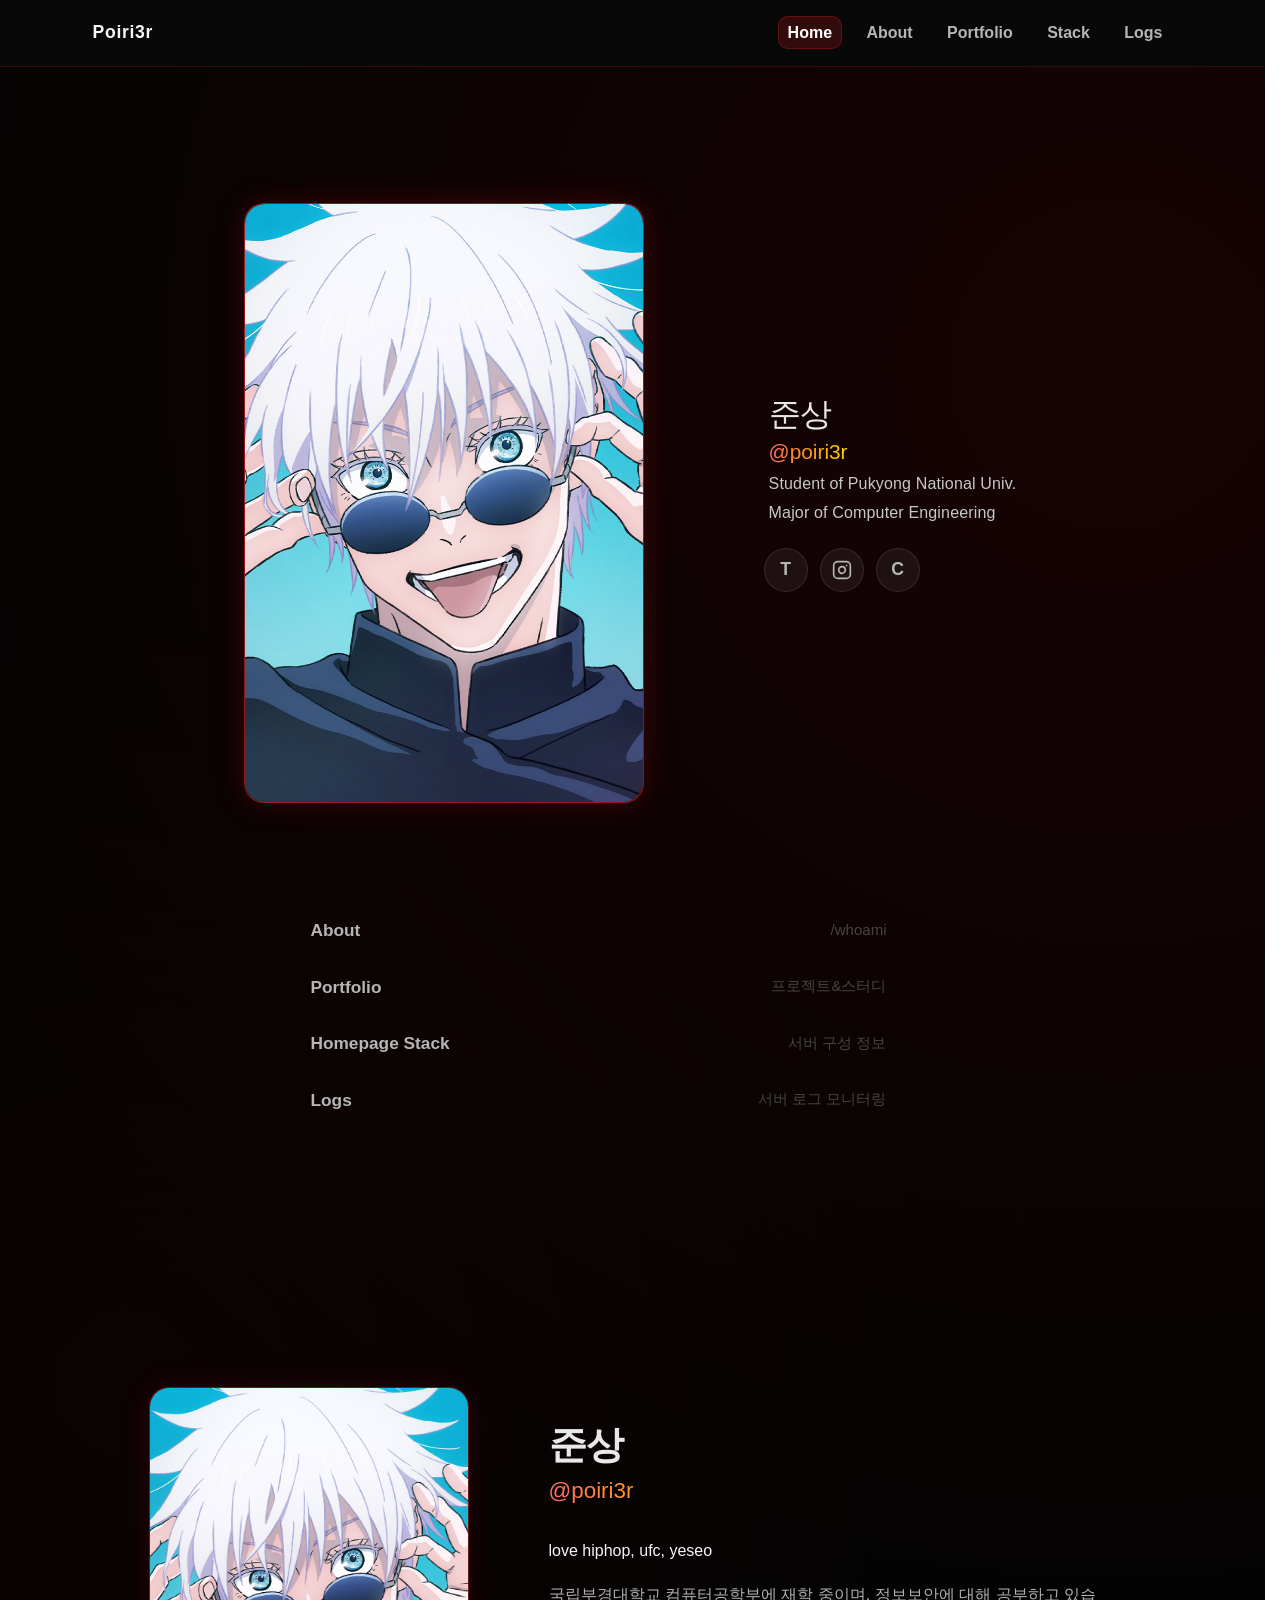
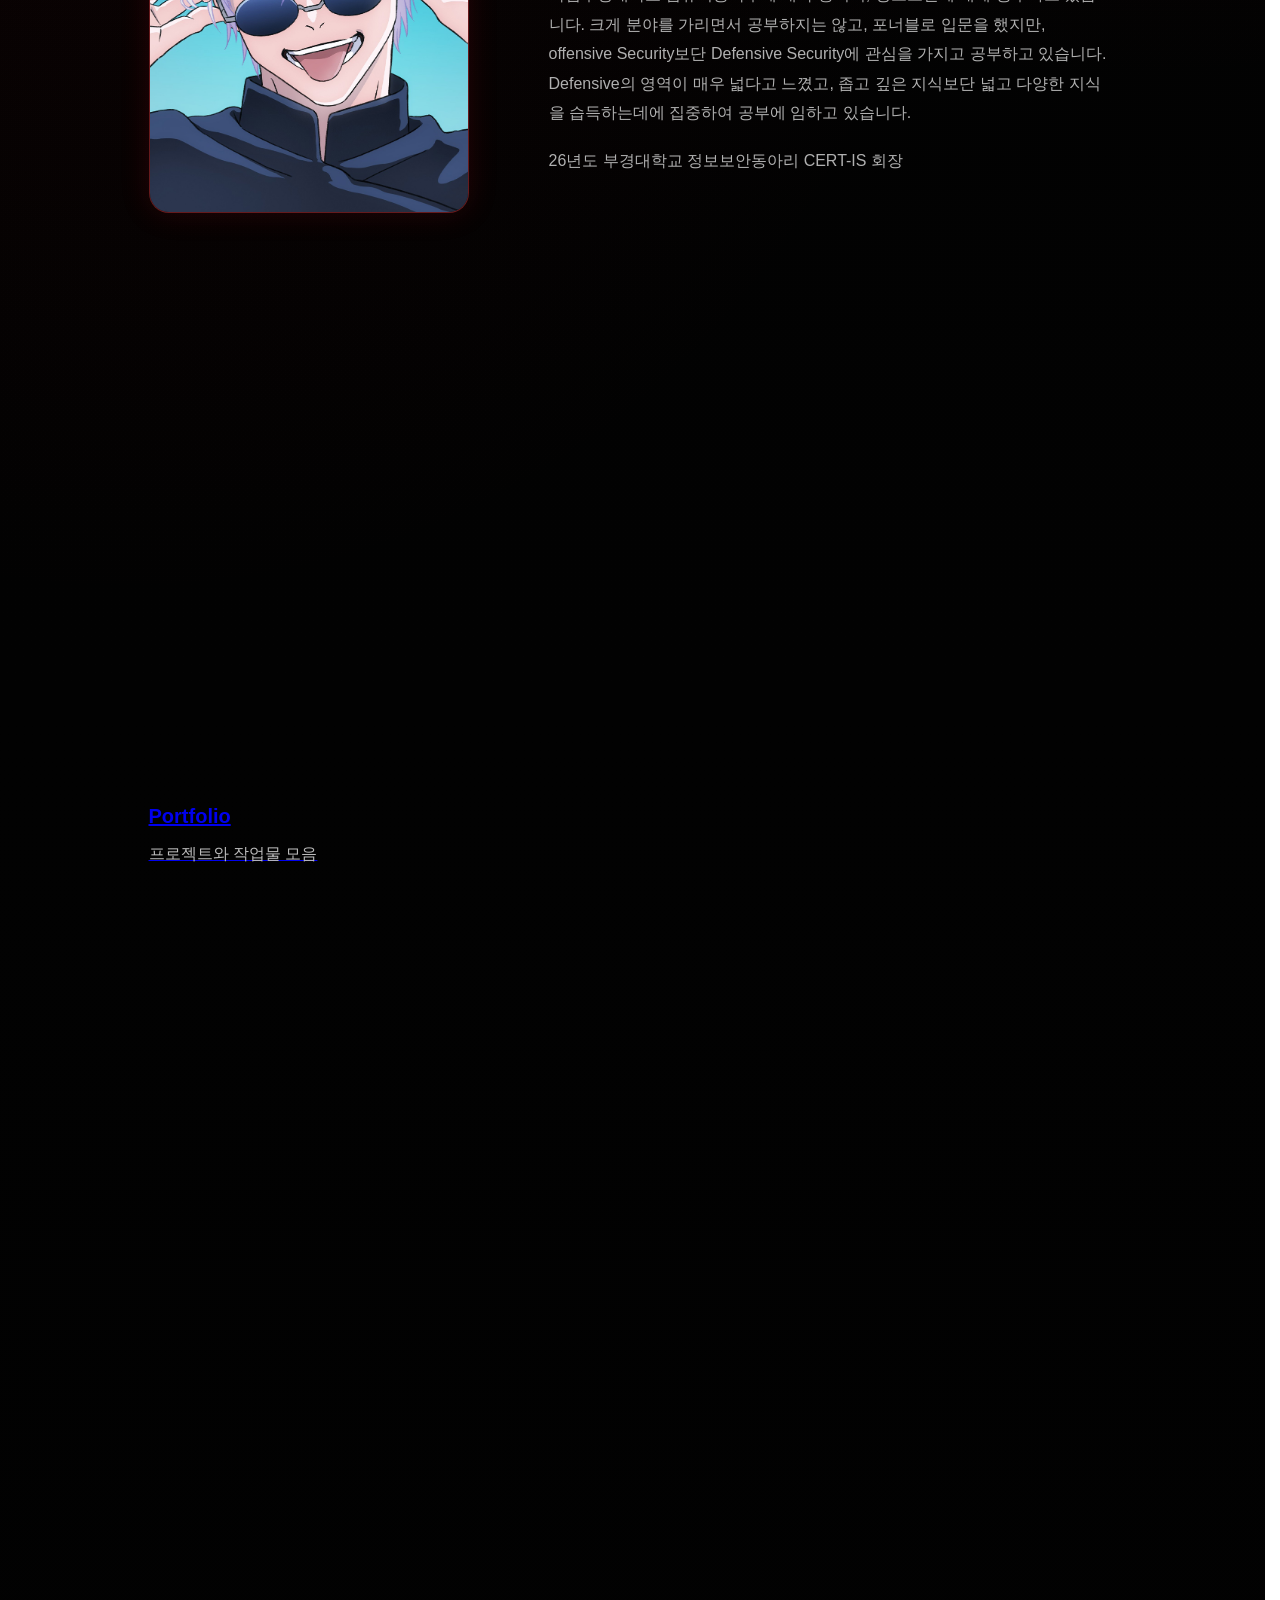
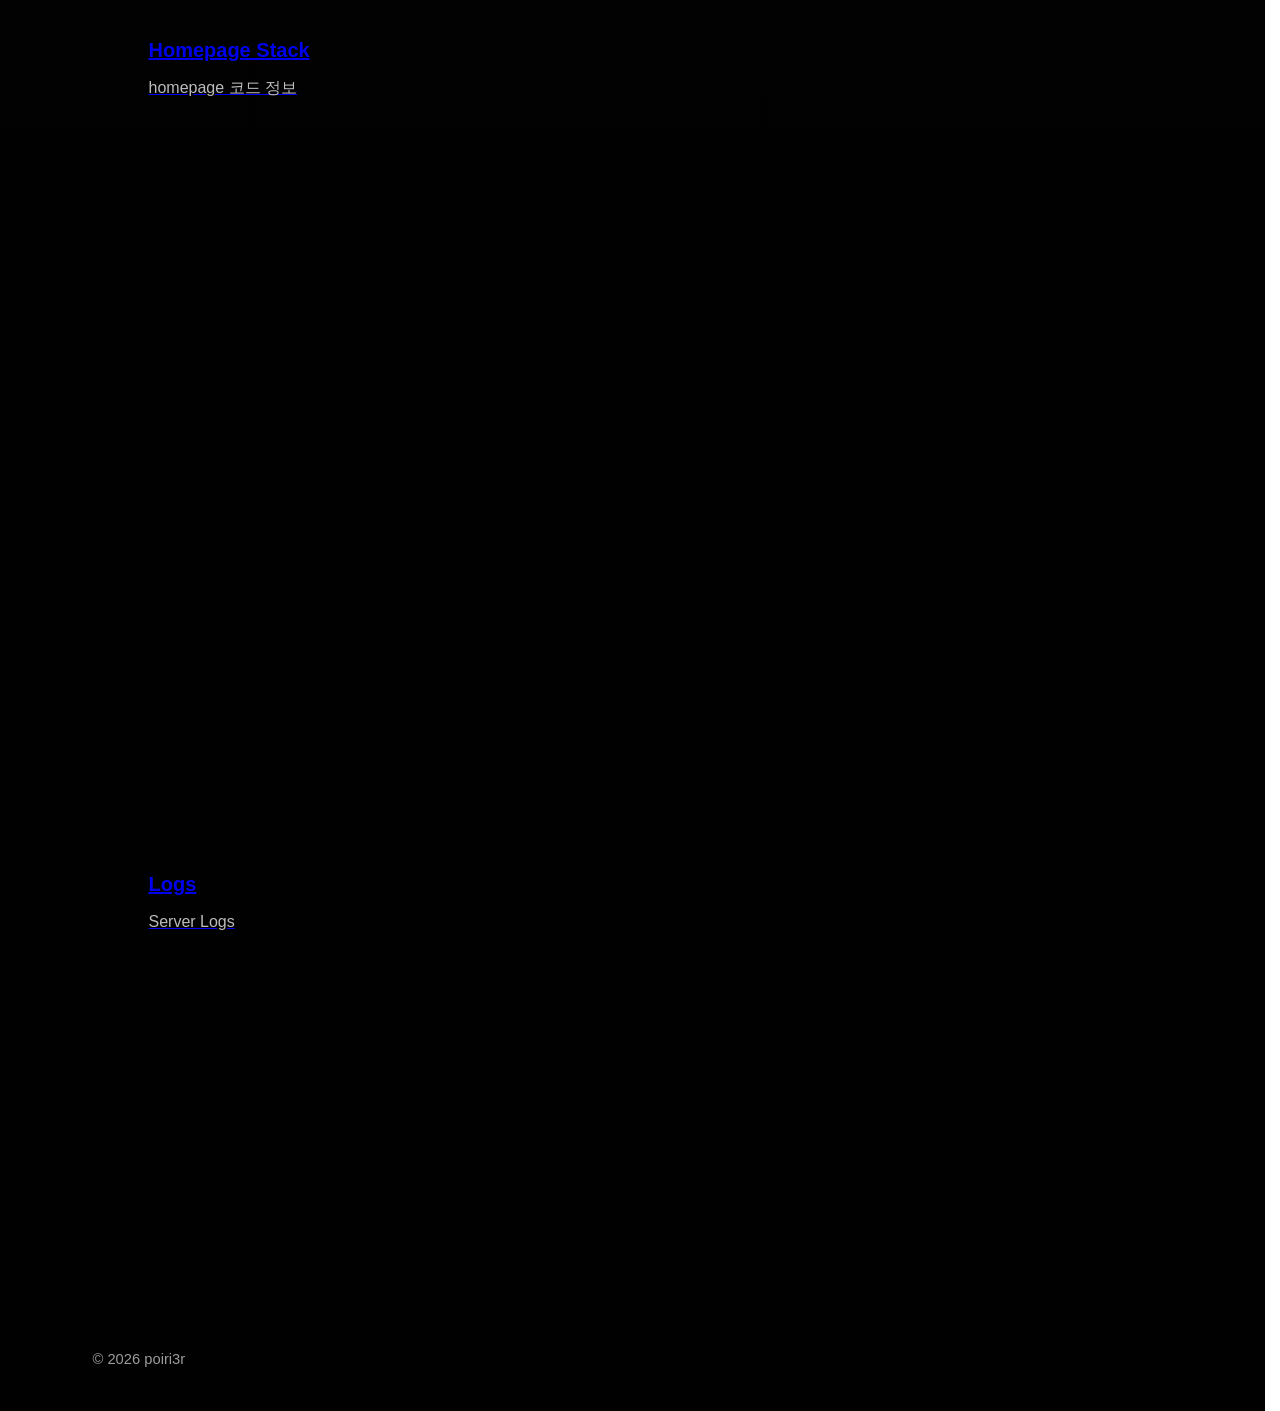
==== frontend/templates/index.html @ 0907b9b2 "first commit" ====
﻿<!doctype html>
<html lang="ko">
<head>
  <meta charset="UTF-8">
  <meta name="viewport" content="width=device-width, initial-scale=1.0">
  <title>Homepage | Home</title>
  <link rel="stylesheet" href="../css/style.css">
</head>
<body>
  <header class="site-header">
    <div class="container header-inner">
      <a class="brand" href="./index.html">Poiri3r</a>
      <button class="nav-toggle" type="button">Menu</button>
      <nav class="nav">
        <ul class="nav-list">
          <li><a class="active" href="#hero">Home</a></li>
          <li><a href="#about">About</a></li>
          <li><a href="#portfolio">Portfolio</a></li>
          <li><a href="#stack">Stack</a></li>
          <li><a href="#logs">Logs</a></li>
        </ul>
      </nav>
    </div>
  </header>

  <main class="landing-main">
    <section id="hero" class="snap-section wireframe-wrap container">
      <div class="wireframe-board">
        <div class="wireframe-top">
          <div class="profile-col">
            <a class="profile-box js-holo-card" href="#" aria-label="프로필 카드 확대">
              <img src="../assets/고죠1.jpg" alt="profile" class="profile-card-img">
            </a>
          </div>

          <div class="intro-box">
            <p class="intro-hello"> </p>
            <h1 class="intro-name">준상</h1>
            <p class="intro-handle">@poiri3r</p>
            <p class="intro-role">Student of Pukyong National Univ.</p>
            <p class="intro-role">Major of Computer Engineering</p>
            <div class="intro-links">
              <a class="intro-link" href="https://poiri3r.tistory.com" target="_blank" aria-label="Tistory">
                <span style="font-weight:800; font-size:1.1rem;">T</span>
              </a>
              <a class="intro-link" href="https://instagram.com/kjs_0517" target="_blank" aria-label="Instagram">
                <svg xmlns="http://www.w3.org/2000/svg" width="20" height="20" viewBox="0 0 24 24" fill="none" stroke="currentColor" stroke-width="2" stroke-linecap="round" stroke-linejoin="round"><rect x="2" y="2" width="20" height="20" rx="5" ry="5"/><path d="M16 11.37A4 4 0 1 1 12.63 8 4 4 0 0 1 16 11.37z"/><line x1="17.5" y1="6.5" x2="17.51" y2="6.5"/></svg>
              </a>
              <a class="intro-link" href="https://cert-is.com" target="_blank" aria-label="CERT-IS">
                <span style="font-weight:800; font-size:1.1rem;">C</span>
              </a>
            </div>
          </div>
        </div>

      </div>
      <nav class="profile-toc">
        <a class="toc-item" href="#about">About <span>/whoami</span></a>
        <a class="toc-item" href="#portfolio">Portfolio <span>프로젝트&스터디</span></a>
        <a class="toc-item" href="#stack">Homepage Stack <span>서버 구성 정보</span></a>
        <a class="toc-item" href="#logs">Logs <span>서버 로그 모니터링</span></a>
      </nav>
    </section>

    <section id="about" class="snap-section overview-single container">
      <div class="about-hero">
        <div class="about-photo-wrap">
          <img src="../assets/고죠1.jpg" alt="profile photo" class="about-photo">
        </div>
        <div class="about-content">
          <p class="about-tag"> </p>
          <h1 class="about-name">준상</h1>
          <p class="about-handle">@poiri3r</p>
          <p class="about-love">love hiphop, ufc, yeseo</p>
          <p class="about-bio">국립부경대학교 컴퓨터공학부에 재학 중이며, 정보보안에 대해 공부하고 있습니다. 크게 분야를 가리면서 공부하지는 않고, 포너블로 입문을 했지만, offensive Security보단 Defensive Security에 관심을 가지고 공부하고 있습니다. Defensive의 영역이 매우 넓다고 느꼈고, 좁고 깊은 지식보단 넓고 다양한 지식을 습득하는데에 집중하여 공부에 임하고 있습니다.</p>
          <p class="about-bio">26년도 부경대학교 정보보안동아리 CERT-IS 회장</p>
        
        </div>
      </div>
    </section>

    <section id="portfolio" class="snap-section overview-single container">
      <a class="overview-card" href="./portfolio.html">
        <h3>Portfolio</h3>
        <p>프로젝트와 작업물 모음</p>
      </a>
    </section>

    <section id="stack" class="snap-section overview-single container">
      <a class="overview-card" href="./stack.html">
        <h3>Homepage Stack</h3>
        <p>homepage 코드 정보</p>
      </a>
    </section>

    <section id="logs" class="snap-section overview-single container">
      <a class="overview-card" href="./logs.html">
        <h3>Logs</h3>
        <p>Server Logs</p>
      </a>
    </section>
  </main>

  <footer class="footer">
    <div class="container">© 2026 poiri3r</div>
  </footer>

  <script src="../js/app.js"></script>
</body>
</html>
---- frontend/css/style.css ----
﻿:root {
  --bg: #070707;
  --bg-soft: #0f0f0f;
  --surface: #141414;
  --surface-2: #1a1a1a;
  --text: #f6f6f6;
  --muted: #b6b6b6;
  --line: #2d2d2d;
  --brand: #d71920;
  --brand-strong: #a80f15;
  --glow: rgba(215, 25, 32, 0.28);
  --radius: 14px;
}

* {
  box-sizing: border-box;
}

html {
  scroll-behavior: smooth;
  scrollbar-gutter: stable;
}

body {
  margin: 0;
  font-family: "Pretendard", "Noto Sans KR", sans-serif;
  color: var(--text);
  background:
    radial-gradient(circle at 88% 8%, rgba(120, 5, 8, 0.18) 0%, transparent 30%),
    radial-gradient(circle at 10% 30%, rgba(120, 5, 8, 0.08) 0%, transparent 24%),
    linear-gradient(180deg, #030303 0%, #010101 100%);
  line-height: 1.65;
}

.container {
  width: min(1080px, 92%);
  margin: 0 auto;
}

.site-header {
  position: sticky;
  top: 0;
  z-index: 20;
  background: rgba(9, 9, 9, 0.9);
  backdrop-filter: blur(10px);
  border-bottom: 1px solid rgba(215, 25, 32, 0.22);
}

.header-inner {
  display: flex;
  justify-content: space-between;
  align-items: center;
  min-height: 66px;
}

.brand {
  font-weight: 800;
  font-size: 1.1rem;
  letter-spacing: 0.04em;
  text-decoration: none;
  color: var(--text);
}

.brand:hover {
  color: #ffffff;
  text-shadow: 0 0 14px var(--glow);
}

.nav-toggle {
  display: none;
  border: 1px solid var(--line);
  background: var(--surface);
  color: var(--text);
  border-radius: 10px;
  padding: 6px 10px;
  cursor: pointer;
}

.nav-list {
  display: flex;
  list-style: none;
  gap: 0.9rem;
  padding: 0;
  margin: 0;
}

.nav-list a {
  text-decoration: none;
  color: var(--muted);
  font-weight: 600;
  padding: 8px 10px;
  border-radius: 10px;
  transition: 0.2s ease;
}

.nav-list a:hover,
.nav-list a.active {
  color: #ffffff;
  background: rgba(215, 25, 32, 0.2);
  box-shadow: inset 0 0 0 1px rgba(215, 25, 32, 0.32);
}

.hero {
  padding: 92px 0 54px;
}

.hero h1 {
  font-size: clamp(2rem, 4vw, 3rem);
  margin-bottom: 10px;
  letter-spacing: 0.01em;
}

.hero p {
  color: var(--muted);
  max-width: 700px;
}

.actions {
  margin-top: 22px;
  display: flex;
  gap: 10px;
}

.button {
  display: inline-block;
  text-decoration: none;
  font-weight: 700;
  padding: 11px 16px;
  border-radius: 12px;
  border: 1px solid transparent;
  transition: 0.2s ease;
}

.button.primary {
  background: linear-gradient(135deg, #e11d26 0%, #ad1016 100%);
  color: #ffffff;
  box-shadow: 0 8px 26px rgba(173, 16, 22, 0.35);
}

.button.primary:hover {
  transform: translateY(-1px);
  box-shadow: 0 12px 30px rgba(173, 16, 22, 0.45);
}

.button.secondary {
  border-color: #3a3a3a;
  color: var(--text);
  background: var(--surface);
}

.button.secondary:hover {
  border-color: rgba(215, 25, 32, 0.45);
  box-shadow: inset 0 0 0 1px rgba(215, 25, 32, 0.3);
}

.section {
  padding: 26px 0 52px;
}

.page-header {
  padding: 52px 0 22px;
}

.grid {
  display: grid;
  gap: 16px;
}

.grid.cols-2 {
  grid-template-columns: repeat(2, minmax(0, 1fr));
}

.grid.cols-3 {
  grid-template-columns: repeat(3, minmax(0, 1fr));
}

.card {
  background:
    linear-gradient(180deg, rgba(255, 255, 255, 0.02), transparent 60%),
    var(--surface);
  border: 1px solid var(--line);
  border-radius: var(--radius);
  padding: 18px;
}

.card:hover {
  border-color: rgba(215, 25, 32, 0.38);
  box-shadow: 0 0 0 1px rgba(215, 25, 32, 0.14), 0 14px 34px rgba(0, 0, 0, 0.45);
}

.card h3 {
  margin-top: 0;
  margin-bottom: 8px;
}

.muted {
  color: var(--muted);
}

.kv {
  margin: 0;
}

.kv dt {
  font-weight: 700;
  color: #ffffff;
}

.kv dd {
  margin: 4px 0 14px;
  color: var(--muted);
}

.table {
  width: 100%;
  border-collapse: collapse;
  background: var(--surface);
  border: 1px solid var(--line);
  border-radius: var(--radius);
  overflow: hidden;
}

.table th,
.table td {
  border-bottom: 1px solid #2a2a2a;
  padding: 10px;
  text-align: left;
  font-size: 0.95rem;
}

.table th {
  background: var(--surface-2);
  color: #ffffff;
}

.table tr:hover td {
  background: rgba(215, 25, 32, 0.08);
}

.badge {
  display: inline-block;
  font-size: 0.8rem;
  font-weight: 700;
  padding: 2px 8px;
  border-radius: 999px;
  background: rgba(215, 25, 32, 0.22);
  color: #ffd4d6;
  border: 1px solid rgba(215, 25, 32, 0.45);
}

.footer {
  padding: 28px 0 40px;
  color: #9c9c9c;
  font-size: 0.92rem;
}

.landing-main {
  min-height: calc(100vh - 66px);
}

.snap-section {
  min-height: calc(100vh - 66px);
  scroll-margin-top: 66px;
}

.wireframe-wrap {
  padding: 36px 0 56px;
}

.wireframe-board {
  min-height: calc(100vh - 150px);
  padding: 100px 56px;
  background: transparent;
  border: none;
  border-radius: 0;
  box-shadow: none;
  overflow: visible;
  display: flex;
  justify-content: center;
  align-items: flex-start;
}

.wireframe-top {
  display: flex;
  align-items: flex-start;
  gap: 120px;
  overflow: visible;
}

.profile-col {
  display: flex;
  flex-direction: column;
  gap: 20px;
  overflow: visible;
  flex-shrink: 0;
  width: 400px;
}

.profile-toc {
  display: flex;
  flex-direction: column;
  gap: 2px;
  width: 100%;
  max-width: 720px;
  margin: 0px auto 0;
  padding: 0 20px;
}

.toc-item {
  display: flex;
  align-items: center;
  justify-content: space-between;
  padding: 12px 17px;
  border-radius: 10px;
  text-decoration: none;
  color: var(--muted);
  font-size: 1.08rem;
  font-weight: 600;
  border: 1px solid transparent;
  width: 90%;
  transition: color 0.2s ease, background 0.2s ease, border-color 0.2s ease;
}

.toc-item span {
  font-size: 0.94rem;
  font-weight: 400;
  color: #444;
  transition: color 0.2s ease;
}

.toc-item:hover {
  color: #fff;
  background: rgba(215, 25, 32, 0.1);
  border-color: rgba(215, 25, 32, 0.3);
}

.toc-item:hover span {
  color: var(--muted);
}

.profile-box {
  --mx: 50%;
  --my: 50%;
  --rx: 0deg;
  --ry: 0deg;
  --tx: 0px;
  --ty: 0px;
  --scale: 1;
  --open-scale: 1.4142;
  --hyp: 0;
  --o: 0.38;
  min-height: 600px;
  border: 1px solid rgba(215, 25, 32, 0.65);
  border-radius: 20px;
  color: #f4f4f4;
  text-decoration: none;
  display: grid;
  place-items: center;
  text-align: center;
  font-size: 1.7rem;
  line-height: 1.45;
  font-weight: 700;
  letter-spacing: 0.02em;
  position: relative;
  overflow: hidden;
  isolation: isolate;
  background: linear-gradient(180deg, #1c1c1c 0%, #111111 100%);
  transform: translate(var(--tx), var(--ty)) perspective(900px) rotateX(var(--rx)) rotateY(var(--ry)) rotateZ(0deg) scale(var(--scale));
  transition: transform 520ms cubic-bezier(0.1, 0.9, 0.2, 1), box-shadow 220ms ease;
  box-shadow:
    inset 0 0 0 1px rgba(255, 255, 255, 0.06),
    0 0 30px rgba(215, 25, 32, 0.22);
}

.profile-box.is-opening {
  animation: holo-open-spin 520ms cubic-bezier(0.1, 0.9, 0.2, 1) both;
  z-index: 1201;
}

@keyframes holo-open-spin {
  0% {
    transform: translate(0px, 0px) perspective(900px) rotateX(var(--rx)) rotateY(var(--ry)) rotateZ(0deg) scale(1);
  }
  100% {
    transform: translate(var(--tx), var(--ty)) perspective(900px) rotateX(var(--rx)) rotateY(calc(var(--ry) + 359deg)) rotateZ(0deg) scale(var(--open-scale));
  }
}

.profile-box:hover {
  box-shadow:
    inset 0 0 0 1px rgba(255, 255, 255, 0.1),
    0 0 42px rgba(215, 25, 32, 0.35);
}

.profile-box::before,
.profile-box::after {
  content: "";
  position: absolute;
  inset: 0;
  pointer-events: none;
  border-radius: inherit;
}

.profile-box::before {
  background:
    radial-gradient(
      farthest-corner circle at var(--mx) var(--my),
      rgba(255, 255, 255, 0.86) 0%,
      rgba(255, 255, 255, 0.34) 16%,
      rgba(255, 255, 255, 0.06) 34%,
      rgba(0, 0, 0, 0.34) 100%
    );
  mix-blend-mode: overlay;
  opacity: calc(var(--o) + (var(--hyp) * 0.32));
  transition: opacity 180ms ease;
}

.profile-box::after {
  background:
    linear-gradient(
      125deg,
      rgba(255, 40, 70, 0.25) 12%,
      rgba(255, 170, 0, 0.2) 22%,
      rgba(50, 230, 170, 0.18) 38%,
      rgba(20, 190, 255, 0.22) 52%,
      rgba(115, 80, 255, 0.22) 66%,
      rgba(255, 40, 70, 0.25) 82%
    );
  background-size: 220% 220%;
  background-position: var(--mx) var(--my);
  mix-blend-mode: color-dodge;
  filter: brightness(1.08) contrast(1.2) saturate(1.25);
  opacity: calc(0.22 + (var(--hyp) * 0.5));
}

.profile-box.is-zoomed {
  --scale: var(--open-scale);
  box-shadow:
    inset 0 0 0 1px rgba(255, 255, 255, 0.12),
    0 0 58px rgba(215, 25, 32, 0.46);
  z-index: 1201;
}

.profile-box.is-zoomed::before {
  opacity: calc(0.48 + (var(--hyp) * 0.4));
}

.profile-card-img {
  width: 100%;
  height: 100%;
  object-fit: cover;
  border-radius: 20px;
  display: block;
}

.holo-overlay {
  position: fixed;
  inset: 0;
  background: rgba(0, 0, 0, 0.55);
  backdrop-filter: blur(3px);
  opacity: 0;
  pointer-events: none;
  transition: opacity 300ms ease;
  z-index: 1100;
}

.holo-overlay.show {
  opacity: 1;
  pointer-events: auto;
}

.intro-box {
  flex: 1;
  border: none;
  border-radius: 0;
  background: transparent;
  color: #f3f3f3;
  font-size: 1.28rem;
  line-height: 1.8;
  padding: 0;
  max-width: 480px;
  box-shadow: none;
  margin-top: 25%;
}

.intro-hello {
  margin: 0 5px 0px;
  font-size: 0.9rem;
  font-weight: 600;
  letter-spacing: 0.10em;
  color: #7b8cff;
  text-transform: uppercase;
}

.intro-name {
  margin: 0 5px 0;
  font-size: clamp(2.0rem, 5vw, 2rem);
  font-weight: 500;
  letter-spacing: -0.02em;
  color: #e8e8e8;
  line-height: 1.1;
}

.intro-handle {
  font-size: 1.3rem;
  background: linear-gradient(90deg, #ff6b6b, #ffa500, #ffff00, #6bff6b, #6bb5ff, #a855f7);
  -webkit-background-clip: text;
  -webkit-text-fill-color: transparent;
  background-clip: text;
  margin: 0 5px 0px;
}

.intro-role {
  font-size: 1rem;
  color: #c8c8c8;
  letter-spacing: 0.01em;
  margin: 0 5px 0px;
}

.intro-role:last-of-type {
  margin-bottom: 20px;
}

.intro-links {
  display: flex;
  gap: 12px;
}

.intro-link {
  display: flex;
  align-items: center;
  justify-content: center;
  width: 44px;
  height: 44px;
  border-radius: 50%;
  background: rgba(255, 255, 255, 0.06);
  border: 1px solid rgba(255, 255, 255, 0.1);
  color: var(--muted);
  text-decoration: none;
  transition: background 0.2s ease, color 0.2s ease, border-color 0.2s ease, transform 0.2s ease;
}

.intro-link:hover {
  background: rgba(215, 25, 32, 0.18);
  border-color: rgba(215, 25, 32, 0.45);
  color: #ffffff;
  transform: translateY(-2px);
}

.overview-section {
  display: grid;
  align-items: center;
  padding: 28px 0 56px;
}

.overview-single {
  display: flex;
  align-items: center;
  justify-content: flex-start;
  padding: 0 56px;
}

.about-hero {
  display: flex;
  align-items: center;
  gap: 80px;
  padding: 0;
  width: 100%;
  margin: auto;
}

/* ── About 페이지 ── */

.about-photo-wrap {
  flex-shrink: 0;
  width: 320px;
}

.about-photo {
  width: 100%;
  aspect-ratio: 3 / 4;
  object-fit: cover;
  border-radius: 20px;
  border: 1px solid rgba(215, 25, 32, 0.4);
  box-shadow: 0 0 30px rgba(215, 25, 32, 0.15);
  display: block;
  background: #1a1a1a;
}

.about-content {
  flex: 1;
  padding-top: 10px;
}

.about-tag {
  margin: 0 0 8px;
  font-size: 0.85rem;
  font-weight: 600;
  letter-spacing: 0.12em;
  color: #7b8cff;
  text-transform: uppercase;
}

.about-name {
  margin: 0 0 6px;
  font-size: clamp(2.4rem, 4vw, 2rem);
  font-weight: 700;
  color: #e8e8e8;
  line-height: 1.1;
  letter-spacing: -0.02em;
}

.about-handle {
  margin: 0 0 28px;
  font-size: 1.4rem;
  background: linear-gradient(90deg, #ff6b6b, #ffa500, #ffff00, #6bff6b, #6bb5ff, #a855f7);
  -webkit-background-clip: text;
  -webkit-text-fill-color: transparent;
  background-clip: text;
}

.about-bio {
  margin: 0 0 18px;
  font-size: 1rem;
  color: #b0b0b0;
  line-height: 1.85;
  max-width: 560px;
}

.overview-card:hover {
  transform: translateY(-3px);
  box-shadow: none;
}

.overview-card h3 {
  margin: 0 0 8px;
  font-size: 1.25rem;
}

.overview-card p {
  margin: 0;
  color: #bcbcbc;
}

@media (max-width: 860px) {
  .grid.cols-2,
  .grid.cols-3 {
    grid-template-columns: 1fr;
  }

  .nav-toggle {
    display: inline-block;
  }

  .nav {
    position: absolute;
    top: 66px;
    left: 0;
    right: 0;
    background: #0f0f0f;
    border-bottom: 1px solid var(--line);
    display: none;
  }

  .nav.open {
    display: block;
  }

  .nav-list {
    flex-direction: column;
    padding: 12px 4%;
    gap: 2px;
  }

  .wireframe-wrap {
    padding: 14px 0 26px;
  }

  .wireframe-board {
    min-height: auto;
    padding: 26px 16px 30px;
  }

  .wireframe-top {
    grid-template-columns: 1fr;
    gap: 24px;
  }

  .profile-box {
    min-height: 420px;
    font-size: 1.7rem;
  }

  .intro-box {
    font-size: 1rem;
    padding: 18px 16px;
  }

  .overview-grid {
    grid-template-columns: 1fr;
    gap: 14px;
  }

  .overview-card {
    padding: 20px 16px;
  }
}
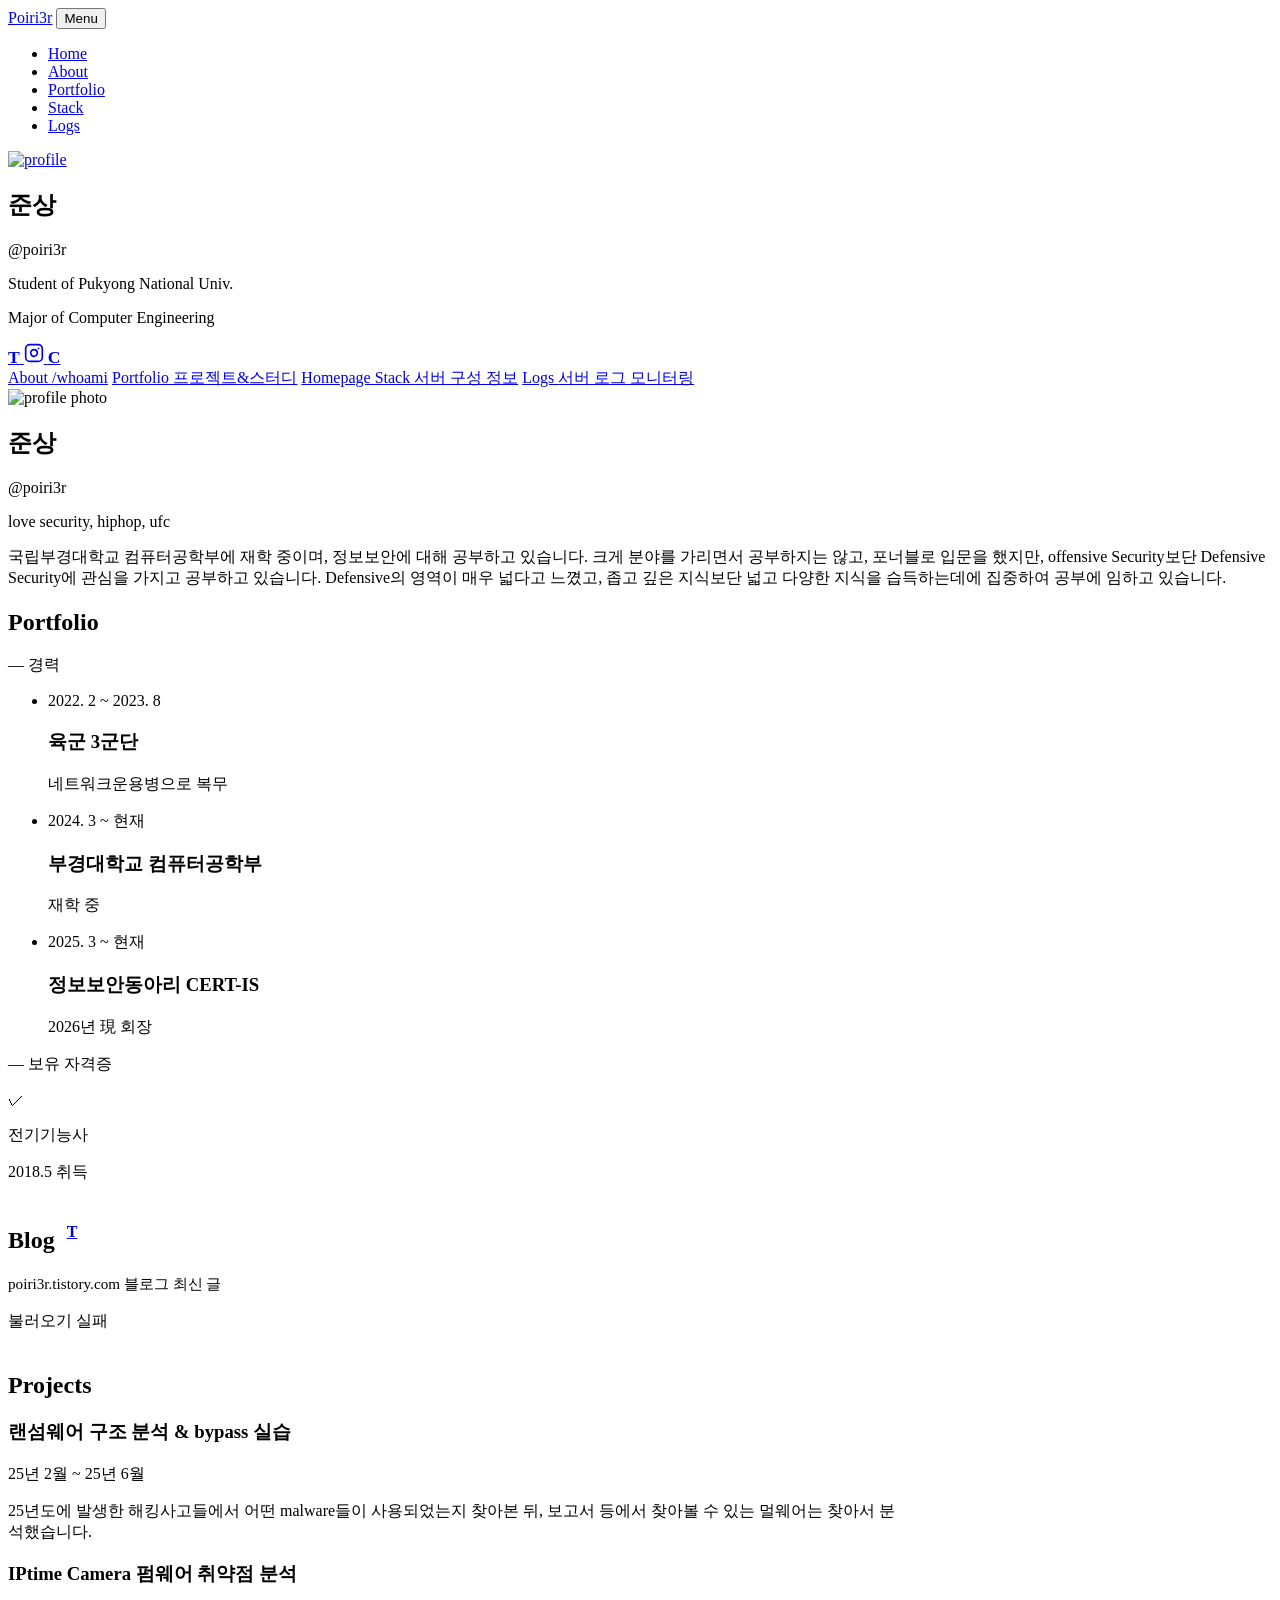
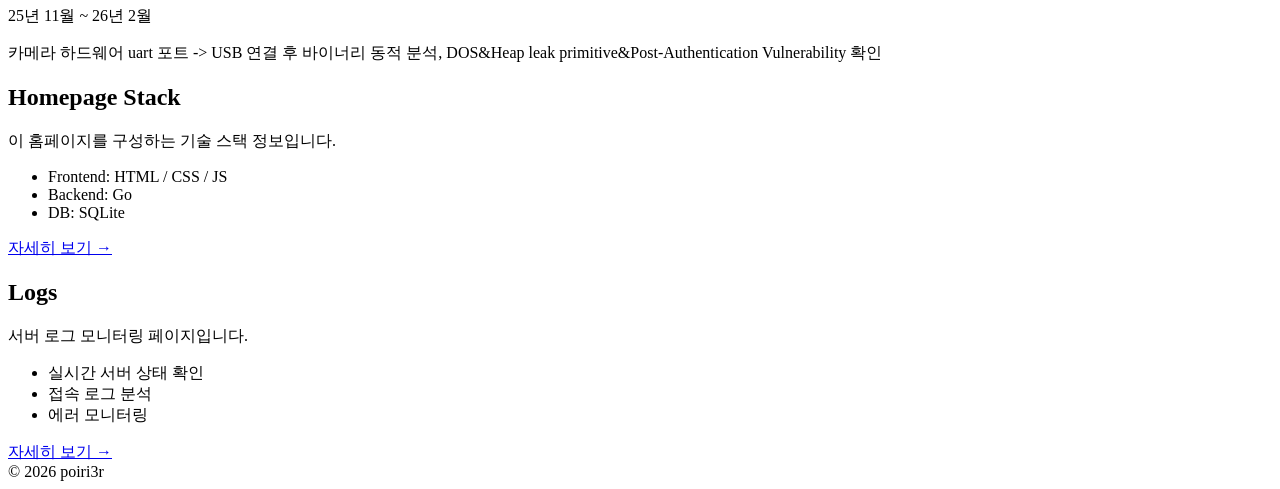
==== commit 4b232cb9: "포트폴리오 추가" ====
--- a/frontend/templates/index.html
+++ b/frontend/templates/index.html
@@ -4,7 +4,7 @@
   <meta charset="UTF-8">
   <meta name="viewport" content="width=device-width, initial-scale=1.0">
   <title>Homepage | Home</title>
-  <link rel="stylesheet" href="../css/style.css">
+  <link rel="stylesheet" href="/static/css/style.css">
 </head>
 <body>
   <header class="site-header">
@@ -29,7 +29,7 @@
         <div class="wireframe-top">
           <div class="profile-col">
             <a class="profile-box js-holo-card" href="#" aria-label="프로필 카드 확대">
-              <img src="../assets/고죠1.jpg" alt="profile" class="profile-card-img">
+              <img src="/static/assets/고죠1.jpg" alt="profile" class="profile-card-img">
             </a>
           </div>
 
@@ -65,39 +65,119 @@
     <section id="about" class="snap-section overview-single container">
       <div class="about-hero">
         <div class="about-photo-wrap">
-          <img src="../assets/고죠1.jpg" alt="profile photo" class="about-photo">
+          <img src="/static/assets/고죠1.jpg" alt="profile photo" class="about-photo">
         </div>
         <div class="about-content">
           <p class="about-tag"> </p>
           <h1 class="about-name">준상</h1>
           <p class="about-handle">@poiri3r</p>
-          <p class="about-love">love hiphop, ufc, yeseo</p>
+          <p class="about-love">love security, hiphop, ufc</p>
           <p class="about-bio">국립부경대학교 컴퓨터공학부에 재학 중이며, 정보보안에 대해 공부하고 있습니다. 크게 분야를 가리면서 공부하지는 않고, 포너블로 입문을 했지만, offensive Security보단 Defensive Security에 관심을 가지고 공부하고 있습니다. Defensive의 영역이 매우 넓다고 느꼈고, 좁고 깊은 지식보단 넓고 다양한 지식을 습득하는데에 집중하여 공부에 임하고 있습니다.</p>
-          <p class="about-bio">26년도 부경대학교 정보보안동아리 CERT-IS 회장</p>
+          <p class="about-bio"></p>
         
         </div>
       </div>
     </section>
 
     <section id="portfolio" class="snap-section overview-single container">
-      <a class="overview-card" href="./portfolio.html">
-        <h3>Portfolio</h3>
-        <p>프로젝트와 작업물 모음</p>
-      </a>
+      <div class="section-summary" style="width:100%; max-width:900px;">
+
+        <!-- 경력 -->
+        <h2 class="section-title">Portfolio</h2>
+        <p class="career-label">— 경력</p>
+        <ul class="career-list">
+          <li class="career-item">
+            <div class="career-dot"></div>
+            <div class="career-content">
+              <span class="career-date">2022. 2 ~ 2023. 8</span>
+              <h3 class="career-title">육군 3군단</h3>
+              <p class="career-desc">네트워크운용병으로 복무</p>
+            </div>
+          </li>
+          <li class="career-item">
+            <div class="career-dot"></div>
+            <div class="career-content">
+              <span class="career-date">2024. 3 ~ 현재</span>
+              <h3 class="career-title">부경대학교 컴퓨터공학부</h3>
+              <p class="career-desc">재학 중</p>
+            </div>
+          </li>
+          <li class="career-item">
+            <div class="career-dot"></div>
+            <div class="career-content">
+              <span class="career-date">2025. 3 ~ 현재</span>
+              <h3 class="career-title">정보보안동아리 CERT-IS</h3>
+              <p class="career-desc">2026년 現 회장</p>
+            </div>
+          </li>
+        </ul>
+
+        <p class="career-label">— 보유 자격증</p>
+        <div class="cert-grid" style="margin-bottom:40px;">
+          <div class="cert-card">
+            <div class="cert-check">✓</div>
+            <div>
+              <p class="cert-name">전기기능사</p>
+              <p class="cert-date">2018.5 취득</p>
+            </div>
+          </div>
+        </div>
+
+        <!-- 블로그 -->
+        <div style="display:flex; align-items:center; gap:12px; margin-bottom:8px;">
+          <h2 class="section-title" style="margin:0;">Blog</h2>
+          <a href="https://poiri3r.tistory.com" target="_blank" class="intro-link" style="width:36px; height:36px;">
+            <span style="font-weight:800; font-size:1rem;">T</span>
+          </a>
+        </div>
+        <p class="muted" style="margin-bottom:12px; font-size:0.95rem;">poiri3r.tistory.com 블로그 최신 글</p>
+        <p class="muted" id="blog-count" style="margin-bottom:12px; font-size:0.9rem;"></p>
+        <div class="blog-list" id="blog-list" style="margin-bottom:40px;">
+          <p class="muted">로딩 중...</p>
+        </div>
+
+        <!-- 프로젝트 -->
+        <h2 class="section-title">Projects</h2>
+        <div class="grid cols-2">
+          <article class="card">
+            <h3>랜섬웨어 구조 분석 &amp; bypass 실습</h3>
+            <p class="muted">25년 2월 ~ 25년 6월</p>
+            <p>25년도에 발생한 해킹사고들에서 어떤 malware들이 사용되었는지 찾아본 뒤, 보고서 등에서 찾아볼 수 있는 멀웨어는 찾아서 분석했습니다.</p>
+          </article>
+          <article class="card">
+            <h3>IPtime Camera 펌웨어 취약점 분석</h3>
+            <p class="muted">25년 11월 ~ 26년 2월</p>
+            <p>카메라 하드웨어 uart 포트 -&gt; USB 연결 후 바이너리 동적 분석, DOS&amp;Heap leak primitive&amp;Post-Authentication Vulnerability 확인</p>
+          </article>
+        </div>
+
+      </div>
     </section>
 
     <section id="stack" class="snap-section overview-single container">
-      <a class="overview-card" href="./stack.html">
-        <h3>Homepage Stack</h3>
-        <p>homepage 코드 정보</p>
-      </a>
+      <div class="section-summary">
+        <h2 class="section-title">Homepage Stack</h2>
+        <p class="section-desc">이 홈페이지를 구성하는 기술 스택 정보입니다.</p>
+        <ul class="section-list">
+          <li>Frontend: HTML / CSS / JS</li>
+          <li>Backend: Go</li>
+          <li>DB: SQLite</li>
+        </ul>
+        <a class="section-link" href="/stack">자세히 보기 &rarr;</a>
+      </div>
     </section>
 
     <section id="logs" class="snap-section overview-single container">
-      <a class="overview-card" href="./logs.html">
-        <h3>Logs</h3>
-        <p>Server Logs</p>
-      </a>
+      <div class="section-summary">
+        <h2 class="section-title">Logs</h2>
+        <p class="section-desc">서버 로그 모니터링 페이지입니다.</p>
+        <ul class="section-list">
+          <li>실시간 서버 상태 확인</li>
+          <li>접속 로그 분석</li>
+          <li>에러 모니터링</li>
+        </ul>
+        <a class="section-link" href="/logs">자세히 보기 &rarr;</a>
+      </div>
     </section>
   </main>
 
@@ -105,6 +185,31 @@
     <div class="container">© 2026 poiri3r</div>
   </footer>
 
-  <script src="../js/app.js"></script>
-</body>
+  <script src="/static/js/app.js"></script>
+  <script>
+    fetch('/api/blog')
+      .then(res => res.json())
+      .then(data => {
+        const list = document.getElementById('blog-list');
+        const count = document.getElementById('blog-count');
+        const posts = Array.isArray(data) ? data : (data.posts || []);
+        if (!posts || posts.length === 0) {
+          list.innerHTML = '<p class="muted">글이 없습니다.</p>';
+          return;
+        }
+        const match = posts[0].link.match(/\/([0-9]+)$/);
+        const totalCount = match ? match[1] : '?';
+        count.textContent = `전체 게시물 : ${totalCount}개 | 최신 ${posts.length}개 글`;
+        list.innerHTML = posts.map(post => `
+          <a class="blog-card" href="${post.link}" target="_blank">
+            <span class="blog-date">${new Date(post.pub_date).toLocaleDateString('ko-KR')}</span>
+            <span class="blog-title">${post.title}</span>
+            <span class="blog-arrow">&rarr;</span>
+          </a>
+        `).join('');
+      })
+      .catch(() => {
+        document.getElementById('blog-list').innerHTML = '<p class="muted">불러오기 실패</p>';
+      });
+  </script>
 </html>
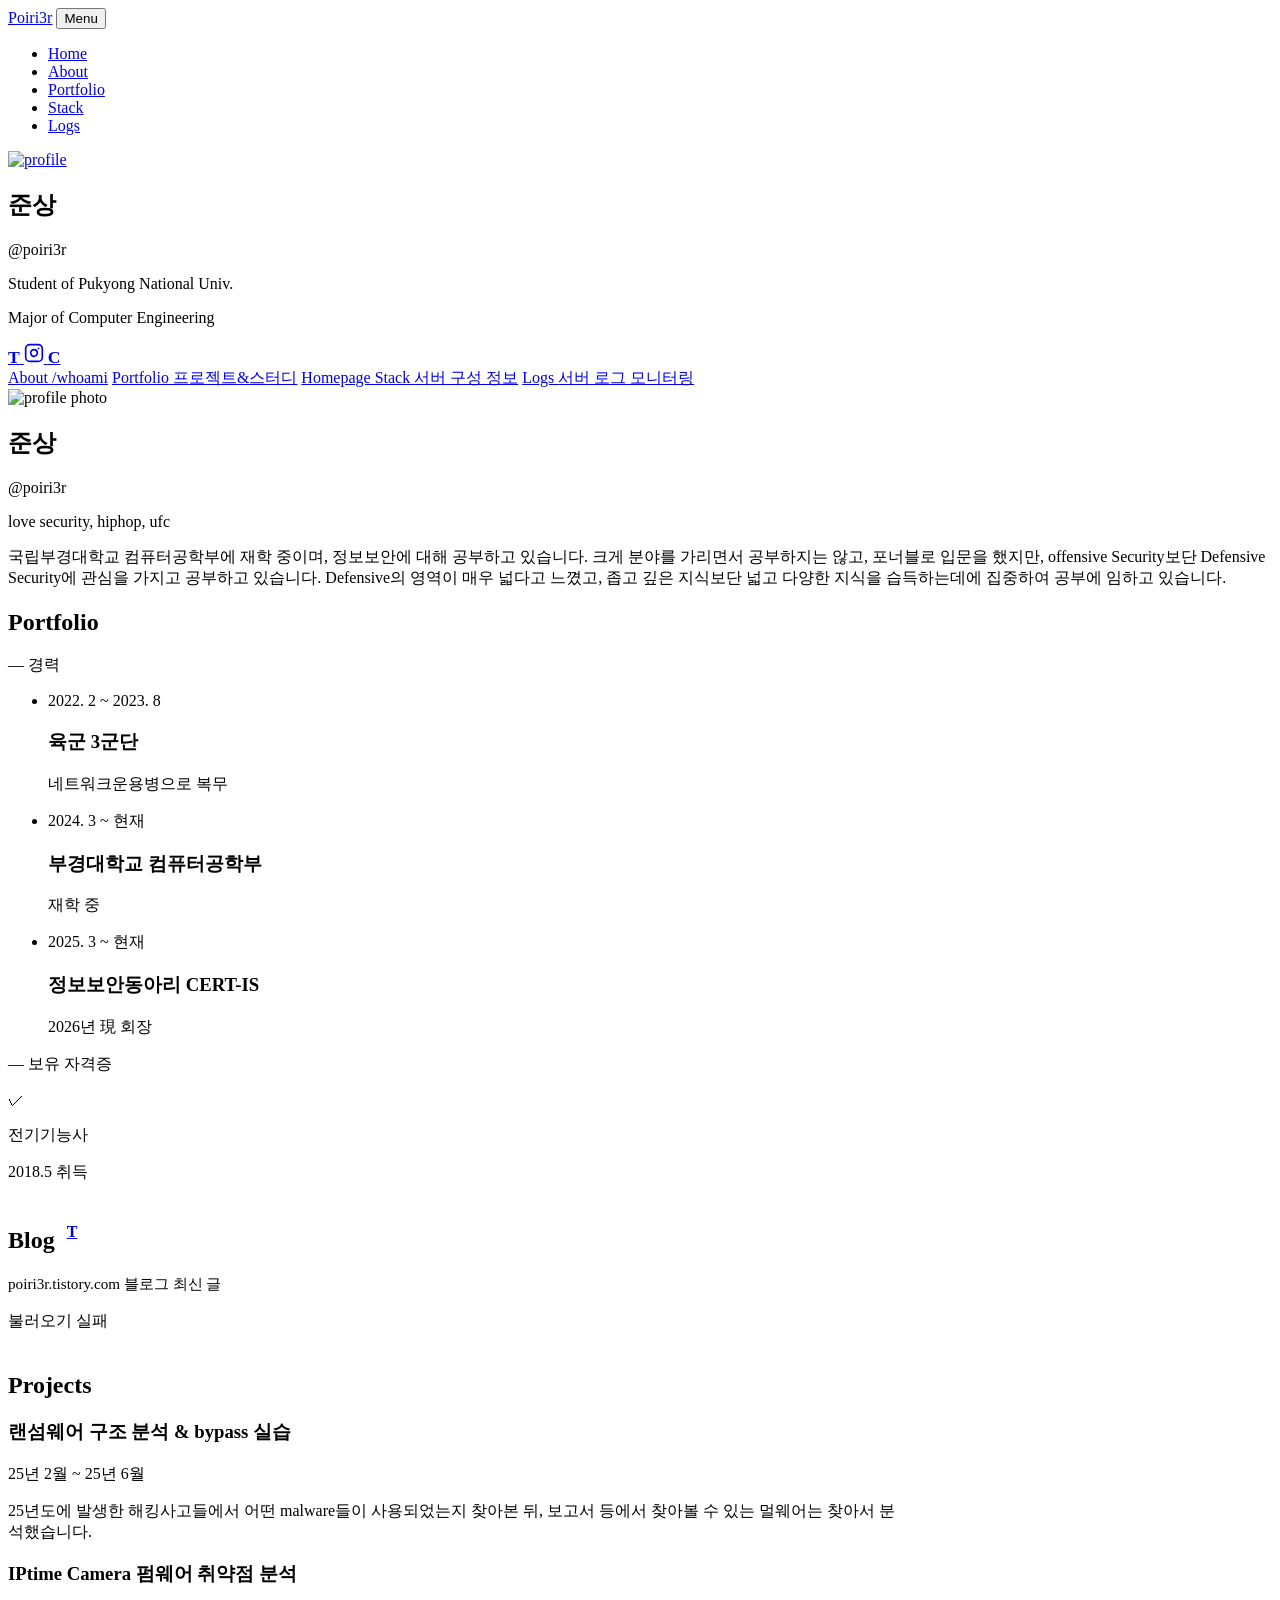
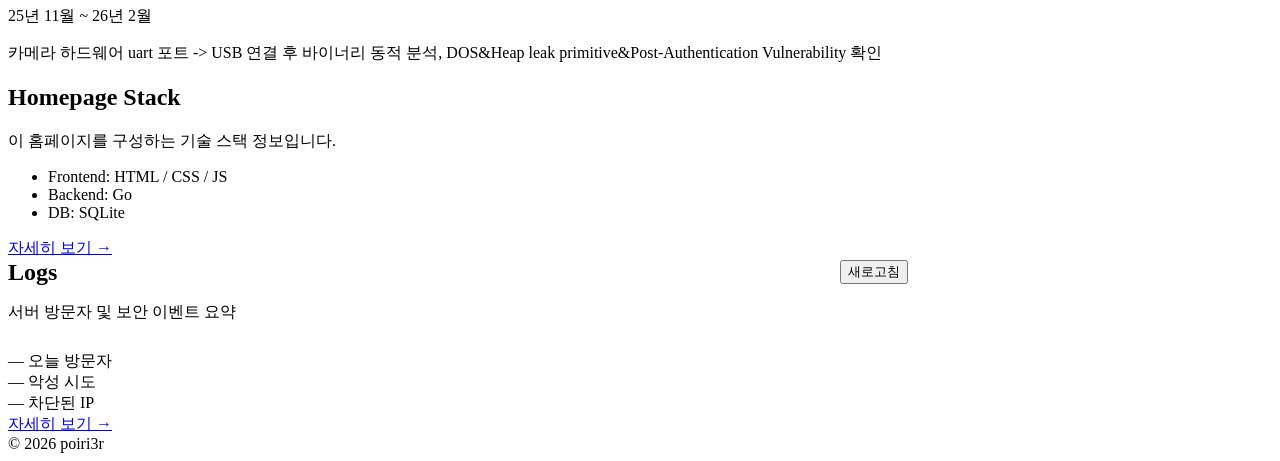
==== commit a798813b: "로그기능 일부 구현" ====
--- a/frontend/templates/index.html
+++ b/frontend/templates/index.html
@@ -130,8 +130,8 @@
             <span style="font-weight:800; font-size:1rem;">T</span>
           </a>
         </div>
-        <p class="muted" style="margin-bottom:12px; font-size:0.95rem;">poiri3r.tistory.com 블로그 최신 글</p>
-        <p class="muted" id="blog-count" style="margin-bottom:12px; font-size:0.9rem;"></p>
+        <p class="muted" style="margin-bottom:8px; font-size:0.95rem;">poiri3r.tistory.com 블로그 최신 글</p>
+        <p class="muted" id="blog-count" style="margin-bottom:16px; font-size:0.9rem;"></p>
         <div class="blog-list" id="blog-list" style="margin-bottom:40px;">
           <p class="muted">로딩 중...</p>
         </div>
@@ -168,15 +168,29 @@
     </section>
 
     <section id="logs" class="snap-section overview-single container">
-      <div class="section-summary">
-        <h2 class="section-title">Logs</h2>
-        <p class="section-desc">서버 로그 모니터링 페이지입니다.</p>
-        <ul class="section-list">
-          <li>실시간 서버 상태 확인</li>
-          <li>접속 로그 분석</li>
-          <li>에러 모니터링</li>
-        </ul>
-        <a class="section-link" href="/logs">자세히 보기 &rarr;</a>
+      <div class="section-summary" style="width:100%; max-width:900px;">
+        <div style="display:flex; justify-content:space-between; align-items:center; margin-bottom:8px;">
+          <h2 class="section-title" style="margin:0;">Logs</h2>
+          <button class="refresh-btn" id="refresh-btn" onclick="refreshVisitors()">새로고침</button>
+        </div>
+        <p class="muted" style="margin-bottom:28px;">서버 방문자 및 보안 이벤트 요약</p>
+
+        <div class="visitor-stats" id="visitor-stats">
+          <div class="visitor-stat-card">
+            <span class="visitor-stat-value" id="stat-visitors">—</span>
+            <span class="visitor-stat-label">오늘 방문자</span>
+          </div>
+          <div class="visitor-stat-card visitor-stat-warn">
+            <span class="visitor-stat-value" id="stat-malicious">—</span>
+            <span class="visitor-stat-label">악성 시도</span>
+          </div>
+          <div class="visitor-stat-card visitor-stat-danger">
+            <span class="visitor-stat-value" id="stat-blocked">—</span>
+            <span class="visitor-stat-label">차단된 IP</span>
+          </div>
+        </div>
+
+        <a class="section-link-prominent" href="/logs">자세히 보기 &rarr;</a>
       </div>
     </section>
   </main>
@@ -187,12 +201,37 @@
 
   <script src="/static/js/app.js"></script>
   <script>
+    function applyVisitorData(data) {
+      document.getElementById('stat-visitors').textContent = data.today_visitors ?? '—';
+      document.getElementById('stat-malicious').textContent = data.malicious_attempts ?? '—';
+      document.getElementById('stat-blocked').textContent = data.blocked_ips ?? '—';
+    }
+
+    function refreshVisitors() {
+      const btn = document.getElementById('refresh-btn');
+      btn.disabled = true;
+      btn.textContent = '불러오는 중...';
+      fetch('/api/visitors/refresh')
+        .then(res => res.json())
+        .then(data => applyVisitorData(data))
+        .catch(() => {})
+        .finally(() => {
+          btn.disabled = false;
+          btn.textContent = '새로고침';
+        });
+    }
+
+    fetch('/api/visitors/summary')
+      .then(res => res.json())
+      .then(data => applyVisitorData(data))
+      .catch(() => {});
+  </script>
+  <script>
     fetch('/api/blog')
       .then(res => res.json())
-      .then(data => {
+      .then(posts => {
         const list = document.getElementById('blog-list');
         const count = document.getElementById('blog-count');
-        const posts = Array.isArray(data) ? data : (data.posts || []);
         if (!posts || posts.length === 0) {
           list.innerHTML = '<p class="muted">글이 없습니다.</p>';
           return;
